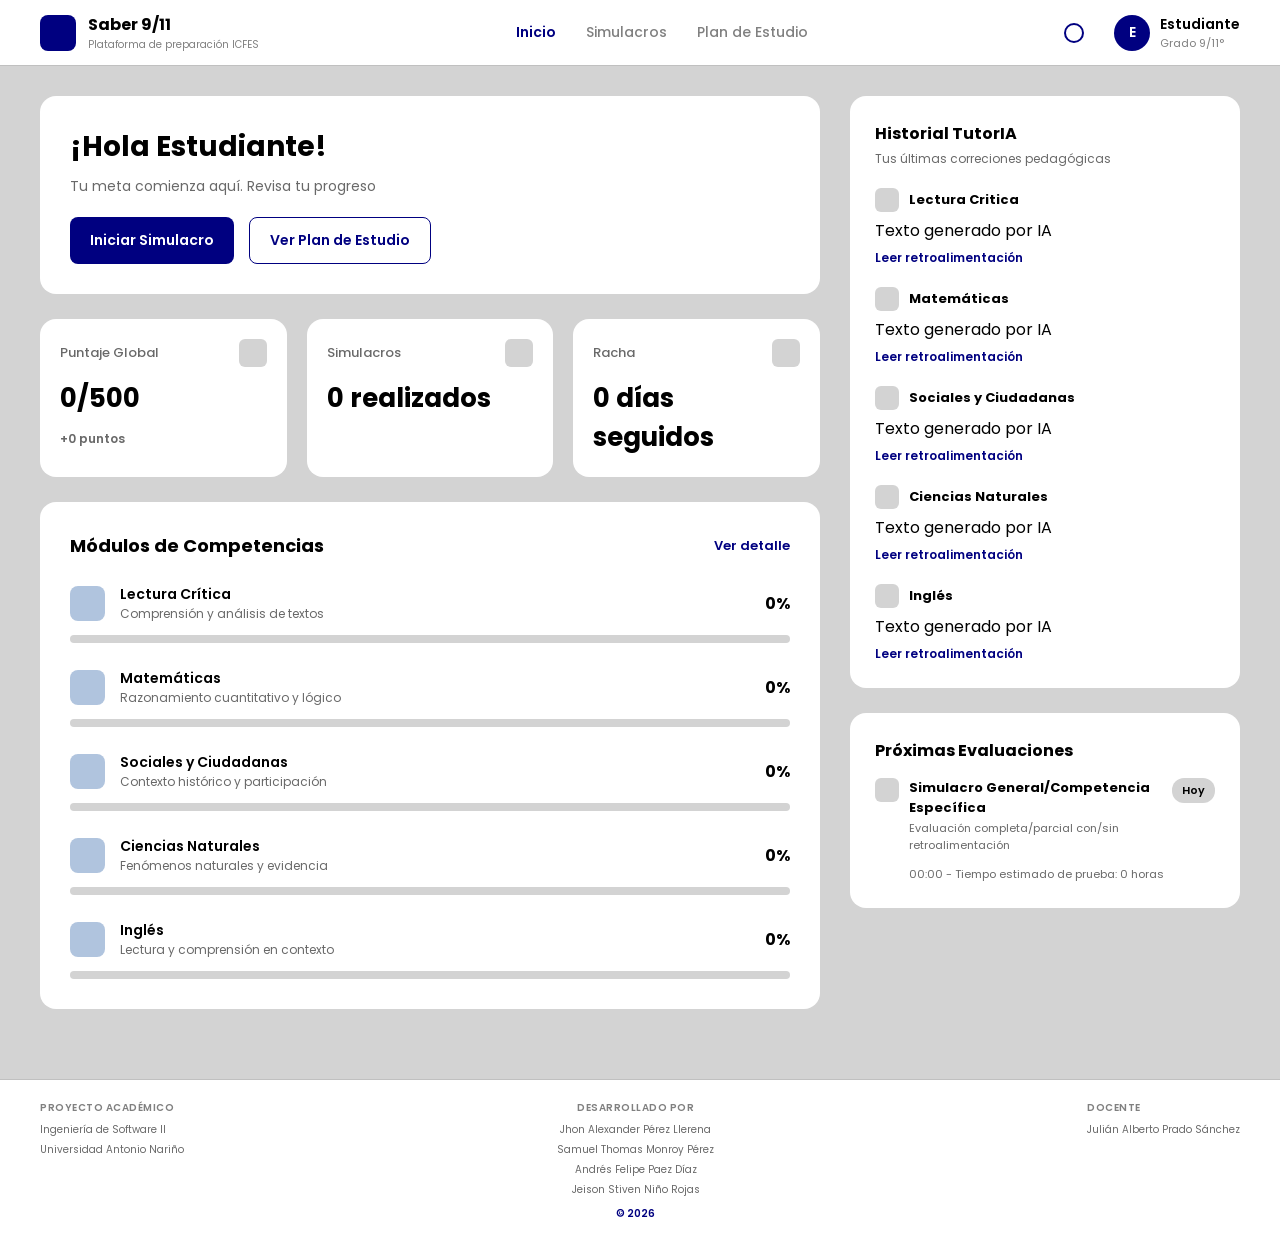
==== src/frontend/views/dashboard-estudiante.html @ 711c0b1c "En frontend. se realiza reestructuración completa del frontend (versión anterior guardada como copia" ====
<!DOCTYPE html>
<html lang="es">
<head>
    <meta charset="UTF-8">
    <meta name="viewport" content="width=device-width, initial-scale=1.0">
    
    <title>Panel Principal - Sistema de Aprendizaje Virtual</title>
    
    <!-- Conexión a los servidores de Google Fonts -->
    <link rel="preconnect" href="https://fonts.googleapis.com">
    <link rel="preconnect" href="https://fonts.gstatic.com" crossorigin>

    <!-- Importación de la fuente "Poppins"-->
    <link href="https://fonts.googleapis.com/css2?family=Poppins:wght@400;600;700&display=swap" rel="stylesheet">

    <link rel="stylesheet" href="../css/dashboard-estudiante.css">

</head>
<body>
    <header class="barra-superior">

        <!-- Logo y Título -->
        <div class="zona-logo">
            <div class="icono-logo-temp"></div>
            <div class="textos-logo">
                <h1 class="titulo-logo">Saber 9/11</h1>
                <p class="subtitulo-logo">Plataforma de preparación ICFES</p>
            </div>
        </div>

        <!-- Menú central -->
        <div class="zona-menu">
            <a href="#" class="enlace-menu activo">Inicio</a>
            <a href="#" class="enlace-menu">Simulacros</a>
            <a href="#" class="enlace-menu">Plan de Estudio</a>
        </div>

        <!-- Notificaciones y Perfil -->
        <div class="zona-perfil">
            <div class="icono-campana-temp"></div>
            <div class="info-usuario">
                <div class="avatar-temp">E</div>
                <div class="textos-usuario">
                    <span class="nombre-usuario">Estudiante</span>
                    <span class="grado-usuario">Grado 9/11°</span>
                </div>
            </div>
        </div>
    </header>

    <main class="contenedor-dashboard">
        <!-- Columna izquierda -->
        <section class="columna-principal">
            
            <!-- Tarjeta de Bienvenida -->
            <div class="tarjeta-bienvenida">
                <div class="textos-bienvenida">
                    <h2 class="titulo-bienvenida">¡Hola Estudiante!</h2>
                    <p class="subtitulo-bienvenida">Tu meta comienza aquí. Revisa tu progreso</p>
                </div>
                <div class="botones-bienvenida">
                    <button class="btn-primario">Iniciar Simulacro</button>
                    <button class="btn-secundario">Ver Plan de Estudio</button>

                </div>
            </div>

            <!-- Fila de Métricas -->
            <div class="grupo-metricas">

                <!-- Puntaje -->
                <div class="tarjeta-metrica">
                    <div class="metrica-cabecera">
                        <span class="metrica-titulo">Puntaje Global</span>
                        <div class="icono-metrica-temp"></div>
                    </div>
                    <h3 class="metrica-valor">0/500</h3>
                    <span class="metrica-detalle positivo">+0 puntos</span>
                </div>

                <!-- Simulacros -->
                <div class="tarjeta-metrica">
                    <div class="metrica-cabecera">
                        <span class="metrica-titulo">Simulacros</span>
                        <div class="icono-metrica-temp"></div>
                    </div>
                    <h3 class="metrica-valor">0 realizados</h3>
                </div>

                <!-- Racha -->
                <div class="tarjeta-metrica">
                    <div class="metrica-cabecera">
                        <span class="metrica-titulo">Racha</span>
                        <div class="icono-metrica-temp"></div>
                    </div>
                    <h3 class="metrica-valor">0 días seguidos</h3>
                </div>
            </div>

            <!-- Módulos de Competencias -->
            <div class="tarjeta-modulos">

                <!-- Encabezado -->
                <div class="cabecera-modulos">
                    <h3 class="titulo-modulos">Módulos de Competencias</h3>
                    <a href="#" class="enlace-modulos">Ver detalle</a>
                </div>

                <!-- Lista de materias -->
                <div class="lista-modulos">

                    <!-- Lectura Crítica -->
                    <div class="item-modulo">
                        <div class="info-modulo">
                            <div class="icono-materia-temp"></div>
                            <div class="textos-materia">
                                <h4 class="nombre-materia">Lectura Crítica</h4>
                                <p class="desc-materia">Comprensión y análisis de textos</p>
                            </div>
                            <span class="porcentaje-materia">0%</span>
                        </div>
                        <!-- Barra de progreso -->
                        <div class="barra-fondo">
                            <div class="barra-llena" style="width: 0%; background-color: gray"></div>
                        </div>
                    </div>

                    <!-- Matemáticas -->
                    <div class="item-modulo">
                        <div class="info-modulo">
                            <div class="icono-materia-temp"></div>
                            <div class="textos-materia">
                                <h4 class="nombre-materia">Matemáticas</h4>
                                <p class="desc-materia">Razonamiento cuantitativo y lógico</p>
                            </div>
                            <span class="porcentaje-materia">0%</span>
                        </div>
                        <!-- Barra de progreso -->
                        <div class="barra-fondo">
                            <div class="barra-llena" style="width: 0%; background-color: gray;"></div>
                        </div>
                    </div>

                    <!-- Sociales y Ciudadanas -->
                    <div class="item-modulo">
                        <div class="info-modulo">
                            <div class="icono-materia-temp"></div>
                            <div class="textos-materia">
                                <h4 class="nombre-materia">Sociales y Ciudadanas</h4>
                                <p class="desc-materia">Contexto histórico y participación</p>
                            </div>
                            <span class="porcentaje-materia">0%</span>
                        </div>
                        <!-- Barra de progreso -->
                        <div class="barra-fondo">
                            <div class="barra-llena" style="width: 0%; background-color: gray;"></div>
                        </div>
                    </div>

                    <!-- Ciencias Naturales -->
                    <div class="item-modulo">
                        <div class="info-modulo">
                            <div class="icono-materia-temp"></div>
                            <div class="textos-materia">
                                <h4 class="nombre-materia">Ciencias Naturales</h4>
                                <p class="desc-materia">Fenómenos naturales y evidencia</p>
                            </div>
                            <span class="porcentaje-materia">0%</span>
                        </div>
                        <!-- Barra de progreso -->
                        <div class="barra-fondo">
                            <div class="barra-llena" style="width: 0%; background-color: gray;"></div>
                        </div>
                    </div>

                    <!-- Inglés -->
                    <div class="item-modulo">
                        <div class="info-modulo">
                            <div class="icono-materia-temp"></div>
                            <div class="textos-materia">
                                <h4 class="nombre-materia">Inglés</h4>
                                <p class="desc-materia">Lectura y comprensión en contexto</p>
                            </div>
                            <span class="porcentaje-materia">0%</span>
                        </div>
                        <!-- Barra de progreso -->
                        <div class="barra-fondo">
                            <div class="barra-llena" style="width: 0%; background-color: gray;"></div>
                        </div>
                    </div>
                </div>
            </div>
        </section>

        <!-- Columna derecha -->
        <aside class="columna-lateral">
            <!-- Historial de TutorIA -->
            <div class="tarjeta-lateral">
                <h3 class="titulo-lateral">Historial TutorIA</h3>
                <p class="subtitulo-lateral">Tus últimas correciones pedagógicas</p>

                <div class="lista-historial">

                    <div class="item-historial">
                        <div class="cabecera-historial">
                            <div class="icono-mini-temp"></div>
                            <h4 class="materia-historial">Lectura Critica</h4>
                        </div>
                        <p class="texto-historial">Texto generado por IA</p>
                        <a href="#" class="enlace-historial">Leer retroalimentación</a>
                    </div>

                    <div class="item-historial">
                        <div class="cabecera-historial">
                            <div class="icono-mini-temp"></div>
                            <h4 class="materia-historial">Matemáticas</h4>
                        </div>
                        <p class="texto-historial">Texto generado por IA</p>
                        <a href="#" class="enlace-historial">Leer retroalimentación</a>
                    </div>
                    
                    <div class="item-historial">
                        <div class="cabecera-historial">
                            <div class="icono-mini-temp"></div>
                            <h4 class="materia-historial">Sociales y Ciudadanas</h4>
                        </div>
                        <p class="texto-historial">Texto generado por IA</p>
                        <a href="#" class="enlace-historial">Leer retroalimentación</a>
                    </div>

                    <div class="item-historial">
                        <div class="cabecera-historial">
                            <div class="icono-mini-temp"></div>
                            <h4 class="materia-historial">Ciencias Naturales</h4>
                        </div>
                        <p class="texto-historial">Texto generado por IA</p>
                        <a href="#" class="enlace-historial">Leer retroalimentación</a>
                    </div>

                    <div class="item-historial">
                        <div class="cabecera-historial">
                            <div class="icono-mini-temp"></div>
                            <h4 class="materia-historial">Inglés</h4>
                        </div>
                        <p class="texto-historial">Texto generado por IA</p>
                        <a href="#" class="enlace-historial">Leer retroalimentación</a>
                    </div>
                    
                </div>
            </div>

            <!-- Próximas Evaluaciones -->
            <div class="tarjeta-lateral">
                <h3 class="titulo-lateral">Próximas Evaluaciones</h3>

                <div class="item-evaluacion">
                    <div class="cabecera-evaluacion">
                        <div class="icono-mini-temp"></div>
                        <div class="textos-evaluacion">
                            <h4 class="titulo-evaluacion">Simulacro General/Competencia Específica</h4>
                            <p class="desc-evaluacion">Evaluación completa/parcial con/sin retroalimentación</p>
                        </div>
                        <span class="etiqueta-hoy">Hoy</span>
                    </div>
                    <div class="pie-evaluacion">
                        <span class="texto-tiempo">00:00 - Tiempo estimado de prueba: 0 horas</span>
                    </div>
                </div>
            </div>
        </aside>

    </main>

    <footer class="pie-pagina">

        <!-- Proyecto -->
        <div class="bloque-footer">
            <span class="etiqueta-footer">PROYECTO ACADÉMICO</span>
            <span class="texto-footer">Ingeniería de Software II</span>
            <span class="texto-footer">Universidad Antonio Nariño</span>
        </div>

        <!-- Desarrolladores y año -->
        <div class="bloque-footer centrado">
            <span class="etiqueta-footer">DESARROLLADO POR</span>
            <span class="texto-footer">Jhon Alexander Pérez Llerena</span>
            <span class="texto-footer">Samuel Thomas Monroy Pérez</span>
            <span class="texto-footer">Andrés Felipe Paez Díaz</span>
            <span class="texto-footer">Jeison Stiven Niño Rojas</span>
            <span class="texto-footer resaltado">© 2026</span>
        </div>

        <!-- Docente -->
        <div class="bloque-footer derecha">
            <span class="etiqueta-footer">DOCENTE</span>
            <span class="texto-footer">Julián Alberto Prado Sánchez</span>
        </div>

    </footer>
</body>
</html>
---- src/frontend/css/dashboard-estudiante.css ----
* {
    box-sizing: border-box;
    margin: 0;
    padding: 0;
}

body {
    font-family: 'Poppins', sans-serif;
    background-color: lightgray;
    display: flex;
    flex-direction: column;
    min-height: 100vh;
}

/* Encabezado */
.barra-superior {
    background-color: white;
    display: flex;
    justify-content: space-between;
    align-items: center;
    padding: 12px 40px;
    border-bottom: 1px solid silver;
}
/* Logo */
.zona-logo {
    display: flex;
    align-items: center;
    gap: 12px;
}
.icono-logo-temp {
    width: 36px;
    height: 36px;
    background-color: navy;
    border-radius: 8px;
}
.titulo-logo {
    font-size: 16px;
    font-weight: 700;
    color: black;
}
.subtitulo-logo {
    font-size: 10px;
    color: gray;
}
/* Menú Central */
.zona-menu {
    display: flex;
    gap: 30px;
}
.enlace-menu {
    text-decoration: none;
    color: gray;
    font-size: 14px;
    font-weight: 500;
    transition: color 0.2s;
}
.enlace-menu:hover {
    color: navy;
}
.enlace-menu.activo {
    color: navy;
    font-weight: 600;
}
/* Perfil */
.zona-perfil {
    display: flex;
    align-items: center;
    gap: 30px;
}
.icono-campana-temp {
    width: 20px;
    height: 20px;
    background-color: transparent;
    border: 2px solid navy;
    border-radius: 50%;
}
.info-usuario {
    display: flex;
    align-items: center;
    gap: 10px;
}
.avatar-temp {
    width: 36px;
    height: 36px;
    background-color: navy;
    color: white;
    border-radius: 50%;
    display: flex;
    justify-content: center;
    align-items: center;
    font-size: 14px;
    font-weight: 600;
}
.textos-usuario {
    display: flex;
    flex-direction: column;
}
.nombre-usuario {
    font-size: 14px;
    font-weight: 600;
    color: black;
}
.grado-usuario {
    font-size: 11px;
    font-weight: 400;
    color: gray;
}

/* Núcleo de página */

/* Columna Izquierda*/
.contenedor-dashboard {
    flex: 1;
    display: grid;
    grid-template-columns: 2fr 1fr;
    gap: 30px;
    padding: 30px 40px;
}
.tarjeta-bienvenida {
    background-color: white;
    border-radius: 16px;
    padding: 30px;
    display: flex;
    flex-direction: column;
    justify-content: flex-start;
    gap: 20px;
    margin-bottom: 25px;
}
.titulo-bienvenida {
    font-size: 28px;
    font-weight: 700;
    color: black;
    margin-bottom: 8px;
}
.subtitulo-bienvenida {
    font-size: 14px;
    color: dimgray;
}
.botones-bienvenida {
    display: flex;
    gap: 15px;
}
.btn-primario {
    background-color: navy;
    color: white;
    font-family: inherit;
    font-size: 14px;
    font-weight: 600;
    padding: 12px 20px;
    border: none;
    border-radius: 8px;
    cursor: pointer;
}
.btn-secundario {
    background-color: white;
    color: navy;
    font-family: inherit;
    font-size: 14px;
    font-weight: 600;
    padding: 12px 20px;
    border: 1px solid navy;
    border-radius: 8px;
    cursor: pointer;
}
.grupo-metricas {
    display: grid;
    grid-template-columns: 1fr 1fr 1fr;
    gap: 20px;
    margin-bottom: 25px;
}
.tarjeta-metrica {
    background-color: white;
    border-radius: 16px;
    padding: 20px;
    display: flex;
    flex-direction: column;
    gap: 12px;
}
.metrica-cabecera {
    display: flex;
    justify-content: space-between;
    align-items: center;
}
.metrica-titulo {
    font-size: 13px;
    color: dimgray;
    font-weight: 500;
}
.metrica-valor {
    font-size: 26px;
    font-weight: 700;
    color: black;
}
.icono-metrica-temp {
    width: 28px;
    height: 28px;
    background-color: lightgray;
    border-radius: 6px;
}
.metrica-valor {
    font-size: 26px;
    font-weight: 700;

}
.metrica-detalle.positivo {
    font-size: 12px;
    font-weight: 600;
    color: dimgray;
}
.tarjeta-modulos {
    background-color: white;
    border-radius: 16px;
    padding: 30px;
}
.cabecera-modulos {
    display: flex;
    justify-content: space-between;
    align-items: center;
    margin-bottom: 25px;
}
.titulo-modulos {
    font-size: 18px;
    font-weight: 700;
    color: black;
}
.enlace-modulos {
    font-size: 13px;
    font-weight: 600;
    color: navy;
    text-decoration: none;
}
.enlace-modulos:hover {
    text-decoration: underline;
}
.lista-modulos {
    display: flex;
    flex-direction: column;
    gap: 25px;
}
.item-modulo {
    display: flex;
    flex-direction: column;
    gap: 12px;
}
.info-modulo {
    display: flex;
    align-items: center;
    gap: 15px;
}
.icono-materia-temp {
    width: 35px;
    height: 35px;
    background-color: lightsteelblue;
    border-radius: 8px;
}
.textos-materia {
    flex: 1;
}
.nombre-materia {
    font-size: 14px;
    font-weight: 600;
    color: black;
}
.desc-materia {
    font-size: 12px;
    color: dimgray;
}
.porcentaje-materia {
    font-size: 16px;
    font-weight: 700;
    color: black;
}
.barra-fondo {
    width: 100%;
    height: 8px;
    background-color: lightgray;
    border-radius: 10px;
    overflow: hidden;
}
.barra-llena {
    height: 100%;
    border-radius: 10px;
    transition: width 0.5s ease;
}

/* Columna Derecha */
.columna-lateral {
    display: flex;
    flex-direction: column;
    gap: 25px;
}
.tarjeta-lateral {
    background-color: white;
    border-radius: 16px;
    padding: 25px;
}
.titulo-lateral {
    font-size: 16px;
    font-weight: 700;
    color: black;
    margin-bottom: 4px;
}
.subtitulo-lateral {
    font-size: 12px;
    color: dimgray;
    margin-bottom: 20px;
}
.lista-historial {
    display: flex;
    flex-direction: column;
    gap: 20px;
}
.item-historial {
    display: flex;
    flex-direction: column;
    gap: 6px;
}
.cabecera-historial {
    display: flex;
    align-items: center;
    gap: 10px
}
.icono-mini-temp {
    width: 24px;
    height: 24px;
    background-color: lightgray;
    border-radius: 6px;
}
.materia-historial {
    font-size: 13px;
    font-width: 700;
    color: black;
}
.enlace-historial {
    font-size: 12px;
    font-weight: 600;
    color: navy;
    text-decoration: none;
}
.enlace-historial:hover {
    text-decoration: underline;
}

.item-evaluacion {
    display: flex;
    flex-direction: column;
    gap: 12px;
    margin-top: 15px;
}
.cabecera-evaluacion {
    display: flex;
    align-items: flex-start;
    gap: 10px;
}
.textos-evaluacion {
    flex: 1;
}
.titulo-evaluacion {
    font-size: 13px;
    font-weight: 700;
    color: black;
}
.desc-evaluacion {
    font-size: 11px;
    color: dimgray;
    margin-top: 2px;
}
.etiqueta-hoy {
    background-color: lightgray;
    color: black;
    font-size: 11px;
    font-weight: 600;
    padding: 4px 10px;
    border-radius: 12px;
}
.pie-evaluacion {
    font-size: 11px;
    color: dimgray;
    padding-left: 34px;
}

/*Pie de página*/
.pie-pagina {
    background-color: white;
    display: flex;
    justify-content: space-between;
    padding: 20px 40px;
    border-top: 1px solid silver;
    margin-top: 40px;
}
.bloque-footer {
    display: flex;
    flex-direction: column;
    gap: 4px;
}
.bloque-footer.centrado {
    text-align: center;
    align-items: center;
}
.etiqueta-footer {
    font-size: 10px;
    font-weight: 600;
    color: gray;
    letter-spacing: 0.5px;
    margin-bottom: 2px;
}
.texto-footer {
    font-size: 10px;
    color: dimgray;
}
.texto-footer.resaltado {
    font-weight: 600;
    color: navy;
    margin-top: 4px;
}
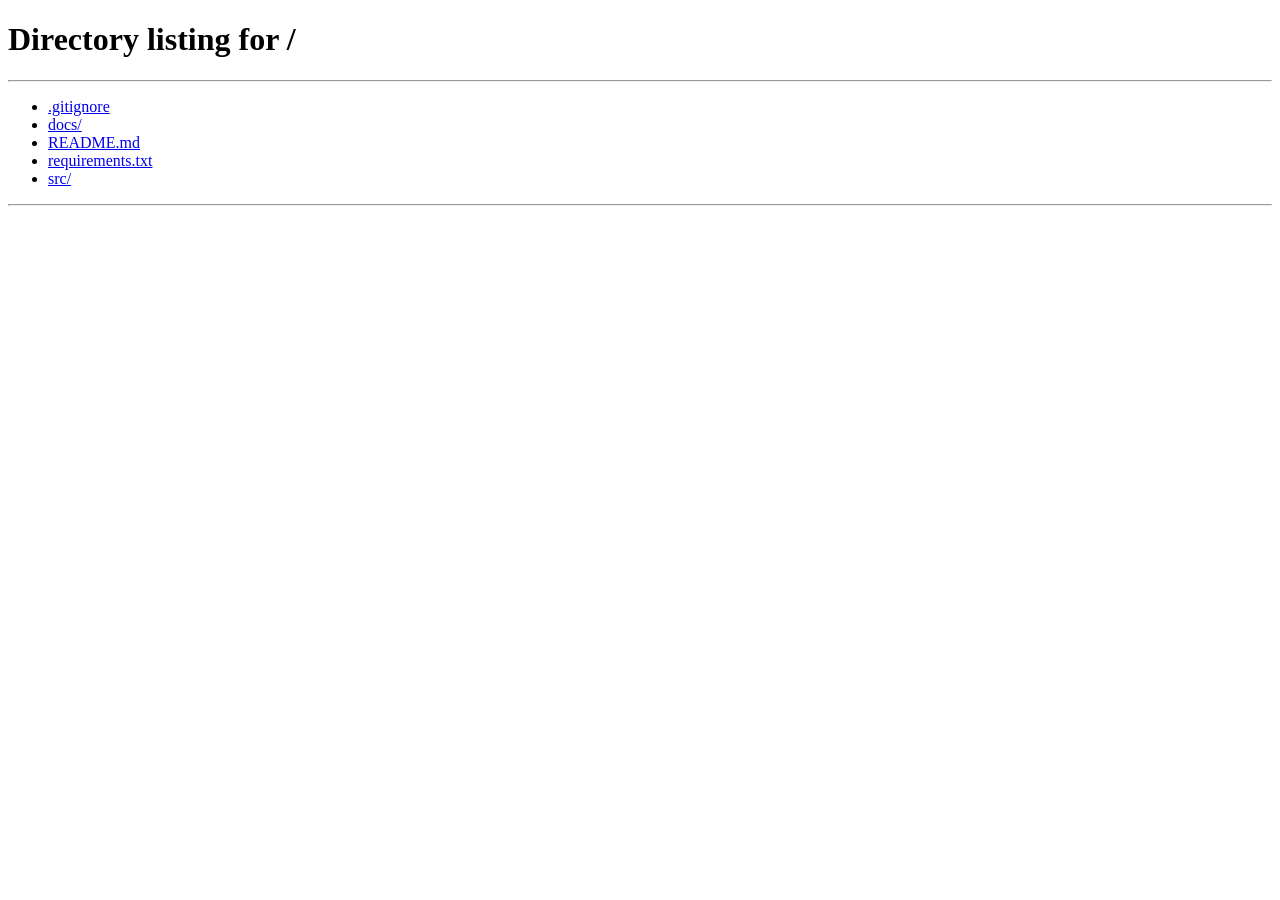
==== commit 68a5fe3f: "Avance en recta final de MVP, tanto en frontend como en backend." ====
--- a/src/frontend/views/dashboard-estudiante.html
+++ b/src/frontend/views/dashboard-estudiante.html
@@ -37,13 +37,28 @@
 
         <!-- Notificaciones y Perfil -->
         <div class="zona-perfil">
-            <div class="icono-campana-temp"></div>
-            <div class="info-usuario">
-                <div class="avatar-temp">E</div>
+            <button type="button" id="boton-notificaciones" class="btn-notificaciones" title="Notificaciones">
+                <img src="../assets/icono-notificaciones.svg" alt="Notificaciones" width="22" height="22">
+                <span id="badge-notificaciones" class="badge-notificaciones oculto">0</span>
+            </button>
+            <div class="info-usuario" id="boton-perfil" title="Opciones de cuenta">
+                <div class="avatar-temp" id="avatar-inicial">E</div>
                 <div class="textos-usuario">
-                    <span class="nombre-usuario">Estudiante</span>
-                    <span class="grado-usuario">Grado 9/11°</span>
-                </div>
+                    <span class="nombre-usuario" id="nombre-perfil">Estudiante</span>
+                    <span class="grado-usuario" id="grado-perfil">Grado 11°</span>
+                </div>
+            </div>
+
+            <!-- Menú desplegable -->
+            <div class="menu-desplegable-perfil oculto" id="menu-perfil">
+                <div class="cabecera-menu-perfil">
+                    <span class="rol-menu-perfil" id="rol-perfil">Rol: Estudiante</span>
+                    <span class="correo-menu-perfil" id="correo-perfil">correo@colegio.edu.co</span>
+                </div>
+                <hr class="divisor-menu-perfil">
+                <button type="button" class="opcion-cerrar-sesion" id="btn-cerrar-sesion">
+                    Cerrar sesión
+                </button>
             </div>
         </div>
     </header>
@@ -54,14 +69,12 @@
             
             <!-- Tarjeta de Bienvenida -->
             <div class="tarjeta-bienvenida">
-                <div class="textos-bienvenida">
-                    <h2 class="titulo-bienvenida">¡Hola Estudiante!</h2>
-                    <p class="subtitulo-bienvenida">Tu meta comienza aquí. Revisa tu progreso</p>
-                </div>
+                <h1 class="titulo-bienvenida">¡Hola, Estudiante!</h1>
+                <p class="subtitulo-bienvenida">Tu meta comienza aquí. Revisa tu progreso</p>
                 <div class="botones-bienvenida">
-                    <button class="btn-primario">Iniciar Simulacro</button>
-                    <button class="btn-secundario">Ver Plan de Estudio</button>
-
+                    <button type="button" class="btn-primario" id="btn-iniciar-simulacro" disabled>
+                        No hay simulacros pendientes
+                    </button>
                 </div>
             </div>
 
@@ -297,5 +310,9 @@
         </div>
 
     </footer>
+    <script src="../js/dashboard-estudiante.js"></script>
+    <script src="../js/perfil-modal.js"></script>
+    <script src="../js/notificaciones.js"></script>
+    <script src="../js/plan-estudio.js"></script>
 </body>
 </html>
--- a/src/frontend/css/dashboard-estudiante.css
+++ b/src/frontend/css/dashboard-estudiante.css
@@ -21,32 +21,38 @@
     padding: 12px 40px;
     border-bottom: 1px solid silver;
 }
+
 /* Logo */
 .zona-logo {
     display: flex;
     align-items: center;
     gap: 12px;
 }
+
 .icono-logo-temp {
     width: 36px;
     height: 36px;
     background-color: navy;
     border-radius: 8px;
 }
+
 .titulo-logo {
     font-size: 16px;
     font-weight: 700;
     color: black;
 }
+
 .subtitulo-logo {
     font-size: 10px;
     color: gray;
 }
+
 /* Menú Central */
 .zona-menu {
     display: flex;
     gap: 30px;
 }
+
 .enlace-menu {
     text-decoration: none;
     color: gray;
@@ -54,19 +60,24 @@
     font-weight: 500;
     transition: color 0.2s;
 }
+
 .enlace-menu:hover {
     color: navy;
 }
+
 .enlace-menu.activo {
     color: navy;
     font-weight: 600;
 }
+
 /* Perfil */
 .zona-perfil {
+    position: relative;
     display: flex;
     align-items: center;
     gap: 30px;
 }
+
 .icono-campana-temp {
     width: 20px;
     height: 20px;
@@ -74,11 +85,21 @@
     border: 2px solid navy;
     border-radius: 50%;
 }
+
 .info-usuario {
     display: flex;
     align-items: center;
     gap: 10px;
-}
+    cursor: pointer;
+    padding: 6px 10px;
+    border-radius: 10px;
+    transition: background-color 0.2s ease;
+}
+
+.info-usuario:hover {
+    background-color: whitesmoke;
+}
+
 .avatar-temp {
     width: 36px;
     height: 36px;
@@ -91,15 +112,18 @@
     font-size: 14px;
     font-weight: 600;
 }
+
 .textos-usuario {
     display: flex;
     flex-direction: column;
 }
+
 .nombre-usuario {
     font-size: 14px;
     font-weight: 600;
     color: black;
 }
+
 .grado-usuario {
     font-size: 11px;
     font-weight: 400;
@@ -107,8 +131,6 @@
 }
 
 /* Núcleo de página */
-
-/* Columna Izquierda*/
 .contenedor-dashboard {
     flex: 1;
     display: grid;
@@ -116,6 +138,8 @@
     gap: 30px;
     padding: 30px 40px;
 }
+
+/* Columna Izquierda */
 .tarjeta-bienvenida {
     background-color: white;
     border-radius: 16px;
@@ -126,20 +150,24 @@
     gap: 20px;
     margin-bottom: 25px;
 }
+
 .titulo-bienvenida {
     font-size: 28px;
     font-weight: 700;
     color: black;
     margin-bottom: 8px;
 }
+
 .subtitulo-bienvenida {
     font-size: 14px;
     color: dimgray;
 }
+
 .botones-bienvenida {
     display: flex;
     gap: 15px;
 }
+
 .btn-primario {
     background-color: navy;
     color: white;
@@ -151,6 +179,7 @@
     border-radius: 8px;
     cursor: pointer;
 }
+
 .btn-secundario {
     background-color: white;
     color: navy;
@@ -162,12 +191,14 @@
     border-radius: 8px;
     cursor: pointer;
 }
+
 .grupo-metricas {
     display: grid;
     grid-template-columns: 1fr 1fr 1fr;
     gap: 20px;
     margin-bottom: 25px;
 }
+
 .tarjeta-metrica {
     background-color: white;
     border-radius: 16px;
@@ -176,100 +207,114 @@
     flex-direction: column;
     gap: 12px;
 }
+
 .metrica-cabecera {
     display: flex;
     justify-content: space-between;
     align-items: center;
 }
+
 .metrica-titulo {
     font-size: 13px;
     color: dimgray;
     font-weight: 500;
 }
+
 .metrica-valor {
     font-size: 26px;
     font-weight: 700;
     color: black;
 }
+
 .icono-metrica-temp {
     width: 28px;
     height: 28px;
     background-color: lightgray;
     border-radius: 6px;
 }
-.metrica-valor {
-    font-size: 26px;
-    font-weight: 700;
-
-}
+
 .metrica-detalle.positivo {
     font-size: 12px;
     font-weight: 600;
     color: dimgray;
 }
+
 .tarjeta-modulos {
     background-color: white;
     border-radius: 16px;
     padding: 30px;
 }
+
 .cabecera-modulos {
     display: flex;
     justify-content: space-between;
     align-items: center;
     margin-bottom: 25px;
 }
+
 .titulo-modulos {
     font-size: 18px;
     font-weight: 700;
     color: black;
 }
+
 .enlace-modulos {
     font-size: 13px;
     font-weight: 600;
     color: navy;
     text-decoration: none;
 }
+
 .enlace-modulos:hover {
     text-decoration: underline;
 }
+
 .lista-modulos {
     display: flex;
     flex-direction: column;
     gap: 25px;
 }
+
 .item-modulo {
     display: flex;
     flex-direction: column;
     gap: 12px;
 }
+
 .info-modulo {
     display: flex;
     align-items: center;
     gap: 15px;
 }
+
 .icono-materia-temp {
     width: 35px;
     height: 35px;
     background-color: lightsteelblue;
     border-radius: 8px;
 }
+
 .textos-materia {
     flex: 1;
 }
+
 .nombre-materia {
     font-size: 14px;
     font-weight: 600;
     color: black;
 }
+
 .desc-materia {
     font-size: 12px;
     color: dimgray;
 }
+
 .porcentaje-materia {
     font-size: 16px;
     font-weight: 700;
     color: black;
 }
+
 .barra-fondo {
     width: 100%;
     height: 8px;
@@ -277,6 +322,7 @@
     border-radius: 10px;
     overflow: hidden;
 }
+
 .barra-llena {
     height: 100%;
     border-radius: 10px;
@@ -289,54 +335,70 @@
     flex-direction: column;
     gap: 25px;
 }
+
 .tarjeta-lateral {
     background-color: white;
     border-radius: 16px;
     padding: 25px;
 }
+
 .titulo-lateral {
     font-size: 16px;
     font-weight: 700;
     color: black;
     margin-bottom: 4px;
 }
+
 .subtitulo-lateral {
     font-size: 12px;
     color: dimgray;
     margin-bottom: 20px;
 }
+
 .lista-historial {
     display: flex;
     flex-direction: column;
     gap: 20px;
 }
+
 .item-historial {
     display: flex;
     flex-direction: column;
     gap: 6px;
 }
+
 .cabecera-historial {
     display: flex;
     align-items: center;
-    gap: 10px
-}
+    gap: 10px;
+}
+
 .icono-mini-temp {
     width: 24px;
     height: 24px;
     background-color: lightgray;
     border-radius: 6px;
 }
+
 .materia-historial {
     font-size: 13px;
-    font-width: 700;
-    color: black;
-}
+    font-weight: 700;
+    color: black;
+}
+
+.texto-historial {
+    font-size: 12.5px;
+    line-height: 1.5;
+    color: dimgray;
+}
+
 .enlace-historial {
     font-size: 12px;
     font-weight: 600;
     color: navy;
     text-decoration: none;
 }
+
 .enlace-historial:hover {
     text-decoration: underline;
 }
@@ -347,24 +409,29 @@
     gap: 12px;
     margin-top: 15px;
 }
+
 .cabecera-evaluacion {
     display: flex;
     align-items: flex-start;
     gap: 10px;
 }
+
 .textos-evaluacion {
     flex: 1;
 }
+
 .titulo-evaluacion {
     font-size: 13px;
     font-weight: 700;
     color: black;
 }
+
 .desc-evaluacion {
     font-size: 11px;
     color: dimgray;
     margin-top: 2px;
 }
+
 .etiqueta-hoy {
     background-color: lightgray;
     color: black;
@@ -373,13 +440,14 @@
     padding: 4px 10px;
     border-radius: 12px;
 }
+
 .pie-evaluacion {
     font-size: 11px;
     color: dimgray;
     padding-left: 34px;
 }
 
-/*Pie de página*/
+/* Pie de página */
 .pie-pagina {
     background-color: white;
     display: flex;
@@ -388,15 +456,18 @@
     border-top: 1px solid silver;
     margin-top: 40px;
 }
+
 .bloque-footer {
     display: flex;
     flex-direction: column;
     gap: 4px;
 }
+
 .bloque-footer.centrado {
     text-align: center;
     align-items: center;
 }
+
 .etiqueta-footer {
     font-size: 10px;
     font-weight: 600;
@@ -404,12 +475,184 @@
     letter-spacing: 0.5px;
     margin-bottom: 2px;
 }
+
 .texto-footer {
     font-size: 10px;
     color: dimgray;
 }
+
 .texto-footer.resaltado {
     font-weight: 600;
     color: navy;
     margin-top: 4px;
+}
+
+/* Menú desplegable de Perfil y Cierre de Sesión */
+.oculto {
+    display: none !important;
+}
+
+.menu-desplegable-perfil {
+    position: absolute;
+    top: 56px;
+    right: 0;
+    width: 230px;
+    background-color: white;
+    border: 1px solid silver;
+    border-radius: 12px;
+    padding: 12px;
+    z-index: 100;
+    display: flex;
+    flex-direction: column;
+    gap: 8px;
+}
+
+.cabecera-menu-perfil {
+    display: flex;
+    flex-direction: column;
+    gap: 2px;
+    padding: 4px;
+}
+
+.rol-menu-perfil {
+    font-size: 12px;
+    font-weight: 700;
+    color: navy;
+}
+
+.correo-menu-perfil {
+    font-size: 11px;
+    color: dimgray;
+    word-break: break-all;
+}
+
+.divisor-menu-perfil {
+    border: none;
+    border-top: 1px solid silver;
+    margin: 2px 0;
+}
+
+.opcion-cerrar-sesion {
+    width: 100%;
+    text-align: left;
+    background-color: transparent;
+    border: none;
+    padding: 8px 10px;
+    border-radius: 8px;
+    font-family: inherit;
+    font-size: 13px;
+    font-weight: 600;
+    color: crimson;
+    cursor: pointer;
+    transition: background-color 0.2s ease;
+}
+
+.opcion-cerrar-sesion:hover {
+    background-color: mistyrose;
+}
+
+/* Acordeón de Historial TutorIA por Competencias */
+.acordeon-competencia {
+    border: 1px solid silver;
+    border-radius: 10px;
+    background-color: white;
+    overflow: hidden;
+}
+
+.acordeon-cabecera {
+    width: 100%;
+    background-color: whitesmoke;
+    border: none;
+    padding: 12px 14px;
+    display: flex;
+    justify-content: space-between;
+    align-items: center;
+    cursor: pointer;
+    font-family: inherit;
+    text-align: left;
+}
+
+.acordeon-cabecera:hover {
+    background-color: aliceblue;
+}
+
+.acordeon-titulo-grupo {
+    display: flex;
+    align-items: center;
+    gap: 10px;
+}
+
+.acordeon-nombre {
+    font-size: 13px;
+    font-weight: 700;
+    color: black;
+}
+
+.acordeon-contador {
+    font-size: 11px;
+    font-weight: 600;
+    background-color: lightgray;
+    color: black;
+    padding: 2px 8px;
+    border-radius: 10px;
+}
+
+.acordeon-competencia.con-datos .acordeon-contador {
+    background-color: navy;
+    color: white;
+}
+
+.acordeon-flecha {
+    font-size: 12px;
+    font-weight: 700;
+    color: dimgray;
+    transition: transform 0.2s ease;
+}
+
+.acordeon-competencia.abierto .acordeon-flecha {
+    transform: rotate(180deg);
+}
+
+.acordeon-cuerpo {
+    display: none;
+    padding: 14px;
+    border-top: 1px solid silver;
+    background-color: white;
+    max-height: 260px;
+    overflow-y: auto;
+    flex-direction: column;
+    gap: 14px;
+}
+
+.acordeon-competencia.abierto .acordeon-cuerpo {
+    display: flex;
+}
+
+.acordeon-vacio {
+    font-size: 12px;
+    color: dimgray;
+}
+
+.item-historial-compacto {
+    display: flex;
+    flex-direction: column;
+    gap: 6px;
+    padding-bottom: 12px;
+    border-bottom: 1px solid lightgray;
+}
+
+.item-historial-compacto:last-child {
+    padding-bottom: 0;
+    border-bottom: none;
+}
+
+#btn-iniciar-simulacro:disabled,
+#btn-iniciar-simulacro:disabled:hover,
+.botones-bienvenida .btn-primario:disabled,
+.btn-primario:disabled {
+    background-color: lightgray;
+    color: dimgray;
+    border: 1px solid silver;
+    cursor: not-allowed;
+    transform: none;
 }
